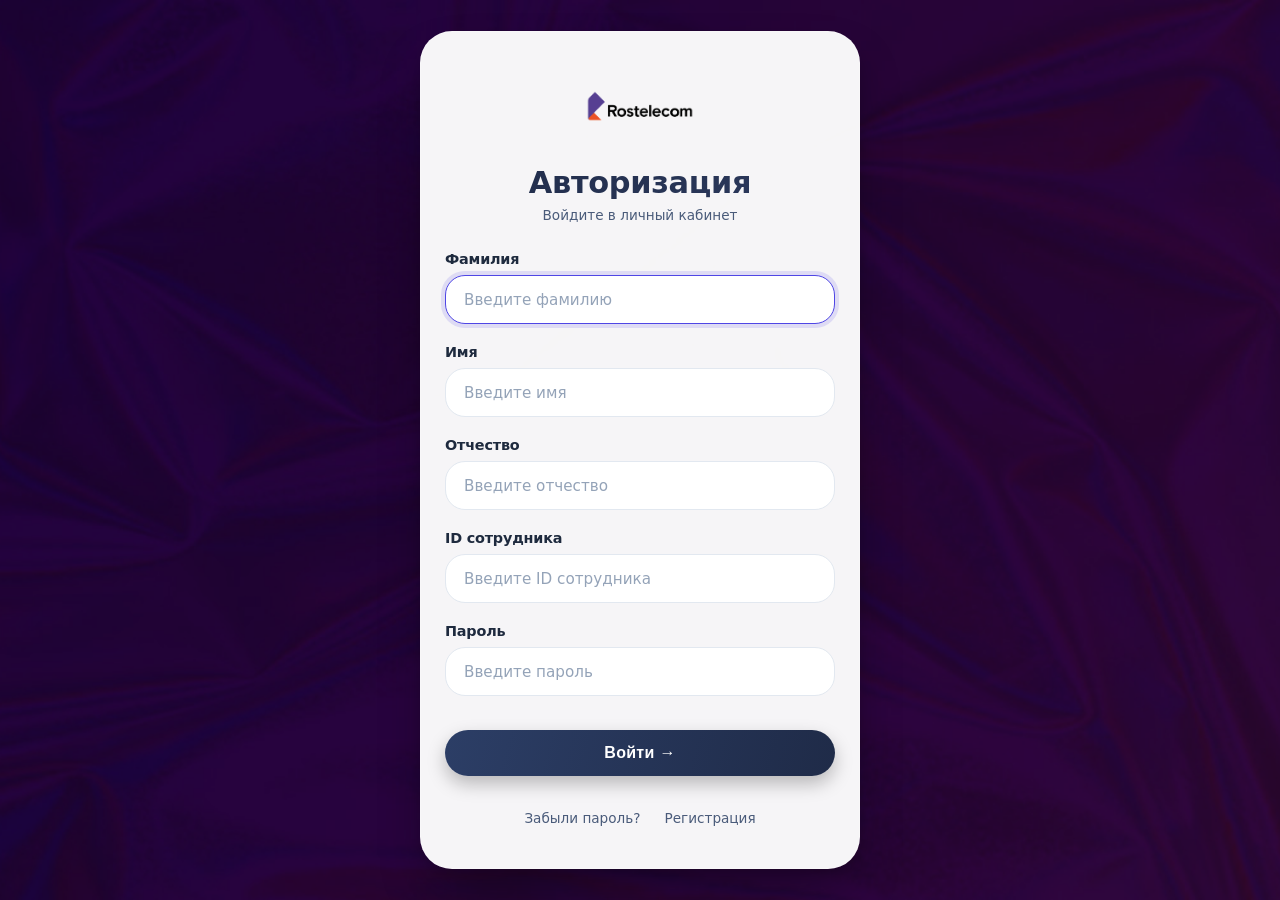
==== index.html @ cdf6546b "Add files via upload" ====
<!DOCTYPE html>
<html lang="ru">
<head>
    <meta charset="UTF-8">
    <meta name="viewport" content="width=device-width, initial-scale=1.0, maximum-scale=1.0, user-scalable=yes, viewport-fit=cover">
    <title>Авторизация | Вход в аккаунт</title>
    <!-- иконка вкладки (favicon) - logo.png -->
    <link rel="icon" href="IMGG/logo.png" type="image/png">
    <link rel="shortcut icon" href="IMGG/logo.png" type="image/png">
    <link rel="stylesheet" href="CSS/Vxod.css">
</head>
<body>
    <div class="login-container">
        <div class="header">
            <!-- ЛОГОТИП СВЕРХУ (logo3.png) -->
            <div class="logo-wrapper">
                <img src="IMGG/logo3.png" alt="Логотип" class="logo-image" onerror="this.onerror=null; this.src='data:image/svg+xml,%3Csvg xmlns=\'http://www.w3.org/2000/svg\' viewBox=\'0 0 100 100\'%3E%3Crect width=\'100\' height=\'100\' fill=\'%232c3e66\'/%3E%3Ctext x=\'50\' y=\'67\' font-size=\'50\' text-anchor=\'middle\' fill=\'white\' font-family=\'monospace\'%3E🔐%3C/text%3E%3C/svg%3E';">
            </div>
            <h2 class="title-text">Авторизация</h2>
            <div class="subhead">Войдите в личный кабинет </div>
        </div>
        
        <form id="loginForm" action="javascript:void(0);">
            <div class="input-group">
                <label for="lastName">Фамилия</label>
                <input type="text" id="lastName" name="lastName" placeholder="Введите фамилию" required autocomplete="family-name">
            </div>
            
            <div class="input-group">
                <label for="firstName">Имя</label>
                <input type="text" id="firstName" name="firstName" placeholder="Введите имя" required autocomplete="given-name">
            </div>
            
            <div class="input-group">
                <label for="middleName">Отчество</label>
                <input type="text" id="middleName" name="middleName" placeholder="Введите отчество" required autocomplete="additional-name">
            </div>
            
            <div class="input-group">
                <label for="employeeId">ID сотрудника</label>
                <input type="text" id="employeeId" name="employeeId" placeholder="Введите ID сотрудника" required autocomplete="off">
            </div>
            
            <div class="input-group">
                <label for="password">Пароль</label>
                <input type="password" id="password" name="password" placeholder="Введите пароль" required autocomplete="current-password">
            </div>
            
            <button type="submit" class="generate-btn" id="loginBtn">Войти →</button>
            
            <div id="errorMessage" class="error-message"></div>
            <div id="successMessage" class="success-message"></div>
            <div id="infoMessage" class="info-message"></div>
        </form>
        
        <div class="additional-links">
            <a href="#" id="forgotLink">Забыли пароль?</a>
            <a href="index.html" id="registerLink">Регистрация</a>
        </div>
    </div>
    <script src="JS/Vxod.js"></script>
</body>
</html>
---- CSS/Vxod.css ----
* {
    margin: 0;
    padding: 0;
    box-sizing: border-box;
    -webkit-tap-highlight-color: transparent;
}

body {
    font-family: system-ui, -apple-system, 'Segoe UI', 'Roboto', 'Helvetica Neue', sans-serif;
    min-height: 100vh;
    display: flex;
    justify-content: center;
    align-items: center;
    padding: 16px;
    padding: env(safe-area-inset-top) env(safe-area-inset-right) env(safe-area-inset-bottom) env(safe-area-inset-left);
    position: relative;
}

/* ========== ФОНОВОЕ ИЗОБРАЖЕНИЕ ========== */
body::before {
    content: "";
    position: fixed;
    top: 0;
    left: 0;
    width: 100%;
    height: 100%;
    background-image: url('фон.jpg');
    background-size: cover;
    background-position: center;
    background-repeat: no-repeat;
    z-index: -2;
}

/* затемнение поверх фона */
body::after {
    content: "";
    position: fixed;
    top: 0;
    left: 0;
    width: 100%;
    height: 100%;
    background: rgba(0, 0, 0, 0.55);
    z-index: -1;
}

/* Карточка авторизации */
.login-container {
    background: rgba(255, 255, 255, 0.96);
    border-radius: 32px;
    box-shadow: 0 25px 50px -12px rgba(0, 0, 0, 0.4), 0 4px 12px rgba(0, 0, 0, 0.1);
    padding: 32px 24px 36px;
    width: 100%;
    max-width: 440px;
    margin: auto;
    transition: all 0.3s ease;
    border: 1px solid rgba(255, 255, 255, 0.2);
}

/* анимация появления */
@keyframes fadeSlideUp {
    from {
        opacity: 0;
        transform: translateY(24px);
    }

    to {
        opacity: 1;
        transform: translateY(0);
    }
}

.login-container {
    animation: fadeSlideUp 0.45s cubic-bezier(0.2, 0.9, 0.4, 1.1) forwards;
}

/* ===== ВЕРТИКАЛЬНОЕ РАСПОЛОЖЕНИЕ: логотип сверху, надпись под ним ===== */
.header {
    text-align: center;
    margin-bottom: 28px;
}

/* ЛОГОТИП — сверху, полностью видим, не обрезается */
.logo-wrapper {
    display: flex;
    justify-content: center;
    align-items: center;
    margin-bottom: 16px;
    overflow: visible;
}

.logo-image {
    display: block;
    width: auto;
    height: 85px;
    max-width: 120px;
    object-fit: contain;
    background: transparent;
    overflow: visible;
    image-rendering: auto;
    margin: 0 auto;
}

/* заголовок под логотипом */
.title-text {
    font-size: 1.9rem;
    font-weight: 700;
    letter-spacing: -0.3px;
    background: linear-gradient(135deg, #1f2b48, #2d3a5e);
    background-clip: text;
    -webkit-background-clip: text;
    color: transparent;
    margin: 0 0 6px 0;
    line-height: 1.2;
}

/* подзаголовок */
.subhead {
    font-size: 0.85rem;
    color: #4a5b7a;
    margin-top: 4px;
    font-weight: 450;
    text-align: center;
}

/* ===== ФОРМА ===== */
.input-group {
    margin-bottom: 20px;
}

.input-group label {
    display: block;
    margin-bottom: 8px;
    color: #1e2a3e;
    font-weight: 590;
    font-size: 0.9rem;
    letter-spacing: -0.2px;
}

.input-group input {
    width: 100%;
    padding: 14px 18px;
    border: 1.5px solid #e2e8f0;
    border-radius: 20px;
    font-size: 1rem;
    font-family: inherit;
    background: #ffffff;
    transition: all 0.2s ease;
    outline: none;
    color: #0f172a;
    font-weight: 480;
}

.input-group input:focus {
    border-color: #4f46e5;
    box-shadow: 0 0 0 4px rgba(79, 70, 229, 0.15);
}

.input-group input::placeholder {
    color: #94a3b8;
    font-weight: 400;
    font-size: 0.95rem;
}

/* кнопка входа — эффект красноватого свечения при нажатии */
.generate-btn {
    width: 100%;
    padding: 14px 18px;
    background: linear-gradient(105deg, #2c3e66 0%, #1f2b48 100%);
    color: white;
    border: none;
    border-radius: 44px;
    font-size: 1rem;
    font-weight: 620;
    cursor: pointer;
    transition: all 0.2s ease;
    margin-top: 14px;
    box-shadow: 0 8px 18px rgba(0, 0, 0, 0.25);
    letter-spacing: 0.3px;
}

/* Эффект нажатия — красноватое свечение */
.generate-btn.red-glow {
    background: linear-gradient(105deg, #b91c1c 0%, #9b2c2c 100%);
    box-shadow: 0 0 15px rgba(220, 38, 38, 0.8), 0 4px 12px rgba(0, 0, 0, 0.3);
    transform: scale(0.98);
    transition: all 0.15s ease;
}

.generate-btn:active {
    transform: scale(0.97);
    box-shadow: 0 4px 12px rgba(0, 0, 0, 0.3);
}

/* Стили для ссылок-кнопок (регистрация, забыли пароль) */
.link-btn {
    cursor: pointer;
    transition: all 0.2s ease;
    display: inline-block;
}

.link-btn.red-glow {
    color: #b91c1c;
    text-shadow: 0 0 8px rgba(220, 38, 38, 0.6);
    transform: scale(1.05);
}

/* сообщения */
.error-message,
.success-message,
.info-message {
    padding: 12px 16px;
    border-radius: 60px;
    margin-top: 18px;
    text-align: center;
    font-size: 0.85rem;
    font-weight: 500;
    display: none;
    transition: all 0.2s;
}

.error-message.show {
    display: block;
    background: #fee2e2;
    color: #b91c1c;
    border-left: 4px solid #dc2626;
}

.success-message.show {
    display: block;
    background: #e0f2e9;
    color: #0b5e42;
    border-left: 4px solid #10b981;
}

.info-message.show {
    display: block;
    background: #fff3e0;
    color: #b45309;
    border-left: 4px solid #f97316;
}

/* ссылки */
.additional-links {
    text-align: center;
    margin-top: 28px;
    display: flex;
    justify-content: center;
    gap: 24px;
    flex-wrap: wrap;
}

.additional-links a {
    color: #4a5b7a;
    text-decoration: none;
    font-size: 0.85rem;
    font-weight: 500;
    transition: color 0.2s;
    padding: 6px 0;
    cursor: pointer;
}

.additional-links a:hover {
    color: #2c3e66;
    text-decoration: underline;
}

/* демо-режим — регистрация неактивна, стиль при наведении */
.additional-links a.disabled-link {
    opacity: 0.7;
    cursor: default;
    pointer-events: none;
    filter: grayscale(0.1);
}

/* ========== МОБИЛЬНАЯ АДАПТАЦИЯ ========== */
@media (max-width: 560px) {
    body {
        padding: 12px;
    }

    .login-container {
        padding: 28px 20px 32px;
        border-radius: 28px;
        max-width: 100%;
        background: rgba(255, 255, 255, 0.97);
    }

    .logo-image {
        height: 70px;
        max-width: 100px;
        width: auto;
    }

    .logo-wrapper {
        margin-bottom: 12px;
    }

    .title-text {
        font-size: 1.65rem;
    }

    .subhead {
        font-size: 0.8rem;
    }

    .input-group input {
        padding: 13px 16px;
        font-size: 0.95rem;
        border-radius: 18px;
    }

    .generate-btn {
        padding: 14px;
        font-size: 1rem;
        border-radius: 40px;
    }

    .additional-links {
        gap: 18px;
        margin-top: 24px;
    }
}

@media (max-width: 400px) {
    .login-container {
        padding: 24px 18px 28px;
    }

    .logo-image {
        height: 60px;
        max-width: 90px;
    }

    .logo-wrapper {
        margin-bottom: 10px;
    }

    .title-text {
        font-size: 1.45rem;
    }

    .subhead {
        font-size: 0.75rem;
    }
}

@media (max-width: 360px) {
    .logo-image {
        height: 55px;
        max-width: 80px;
    }

    .title-text {
        font-size: 1.35rem;
    }
}

@media (max-width: 320px) {
    .logo-image {
        height: 50px;
        max-width: 75px;
    }

    .title-text {
        font-size: 1.25rem;
    }
}

@media (hover: none) and (pointer: coarse) {
    .generate-btn {
        cursor: default;
    }

    .additional-links a {
        padding: 8px 0;
        display: inline-block;
    }
}

.header,
.login-container,
.logo-wrapper {
    overflow: visible;
}

.logo-image {
    background: transparent;
    border-radius: 16px;
}

@media (max-width: 768px) {
    body::before {
        background-attachment: fixed;
    }
}
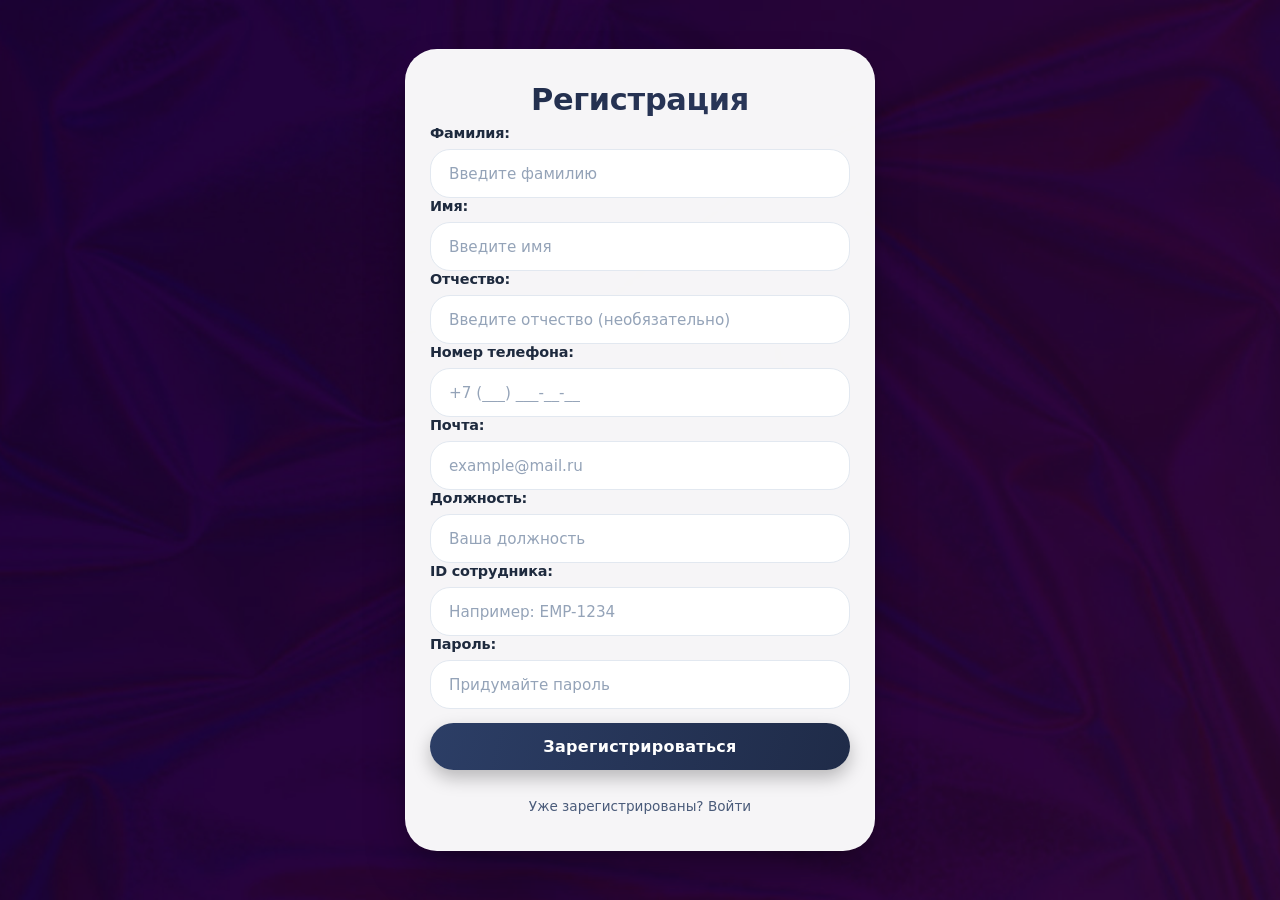
==== commit 095aa3af: "Add files via upload" ====
--- a/index.html
+++ b/index.html
@@ -2,62 +2,47 @@
 <html lang="ru">
 <head>
     <meta charset="UTF-8">
-    <meta name="viewport" content="width=device-width, initial-scale=1.0, maximum-scale=1.0, user-scalable=yes, viewport-fit=cover">
-    <title>Авторизация | Вход в аккаунт</title>
-    <!-- иконка вкладки (favicon) - logo.png -->
+    <meta name="viewport" content="width=device-width, initial-scale=1.0">
+    <title>Регистрация</title>
+    <link rel="stylesheet" href="CSS/style.css">
     <link rel="icon" href="IMGG/logo.png" type="image/png">
     <link rel="shortcut icon" href="IMGG/logo.png" type="image/png">
-    <link rel="stylesheet" href="CSS/Vxod.css">
 </head>
 <body>
-    <div class="login-container">
-        <div class="header">
-            <!-- ЛОГОТИП СВЕРХУ (logo3.png) -->
-            <div class="logo-wrapper">
-                <img src="IMGG/logo3.png" alt="Логотип" class="logo-image" onerror="this.onerror=null; this.src='data:image/svg+xml,%3Csvg xmlns=\'http://www.w3.org/2000/svg\' viewBox=\'0 0 100 100\'%3E%3Crect width=\'100\' height=\'100\' fill=\'%232c3e66\'/%3E%3Ctext x=\'50\' y=\'67\' font-size=\'50\' text-anchor=\'middle\' fill=\'white\' font-family=\'monospace\'%3E🔐%3C/text%3E%3C/svg%3E';">
-            </div>
-            <h2 class="title-text">Авторизация</h2>
-            <div class="subhead">Войдите в личный кабинет </div>
-        </div>
-        
-        <form id="loginForm" action="javascript:void(0);">
-            <div class="input-group">
-                <label for="lastName">Фамилия</label>
-                <input type="text" id="lastName" name="lastName" placeholder="Введите фамилию" required autocomplete="family-name">
-            </div>
+    <div class="container">
+        <div id="registration-form" class="form">
+            <h2>Регистрация</h2>
             
-            <div class="input-group">
-                <label for="firstName">Имя</label>
-                <input type="text" id="firstName" name="firstName" placeholder="Введите имя" required autocomplete="given-name">
-            </div>
-            
-            <div class="input-group">
-                <label for="middleName">Отчество</label>
-                <input type="text" id="middleName" name="middleName" placeholder="Введите отчество" required autocomplete="additional-name">
-            </div>
-            
-            <div class="input-group">
-                <label for="employeeId">ID сотрудника</label>
-                <input type="text" id="employeeId" name="employeeId" placeholder="Введите ID сотрудника" required autocomplete="off">
-            </div>
-            
-            <div class="input-group">
-                <label for="password">Пароль</label>
-                <input type="password" id="password" name="password" placeholder="Введите пароль" required autocomplete="current-password">
-            </div>
-            
-            <button type="submit" class="generate-btn" id="loginBtn">Войти →</button>
-            
-            <div id="errorMessage" class="error-message"></div>
-            <div id="successMessage" class="success-message"></div>
-            <div id="infoMessage" class="info-message"></div>
-        </form>
-        
-        <div class="additional-links">
-            <a href="#" id="forgotLink">Забыли пароль?</a>
-            <a href="index.html" id="registerLink">Регистрация</a>
+            <form id="reg-form">
+                <label for="lastName">Фамилия:</label>
+                <input id="lastName" name="lastName" type="text" required placeholder="Введите фамилию">
+
+                <label for="firstName">Имя:</label>
+                <input id="firstName" name="firstName" type="text" required placeholder="Введите имя">
+
+                <label for="middleName">Отчество:</label>
+                <input id="middleName" name="middleName" type="text" placeholder="Введите отчество (необязательно)">
+
+                <label for="phone">Номер телефона:</label>
+                <input id="phone" name="phone" type="tel" required placeholder="+7 (___) ___-__-__">
+
+                <label for="email">Почта:</label>
+                <input id="email" name="email" type="email" required placeholder="example@mail.ru">
+
+                <label for="position">Должность:</label>
+                <input id="position" name="position" type="text" required placeholder="Ваша должность">
+
+                <label for="employeeId">ID сотрудника:</label>
+                <input id="employeeId" name="employeeId" type="text" required placeholder="Например: EMP-1234">
+
+                <label for="password">Пароль:</label>
+                <input id="password" name="password" type="password" required placeholder="Придумайте пароль">
+
+                <button type="submit">Зарегистрироваться</button>
+            </form>
+            <p><a href="авто.html">Уже зарегистрированы? Войти</a></p>
         </div>
     </div>
-    <script src="JS/Vxod.js"></script>
+    <script src="JS/main.js"></script>
 </body>
 </html>
--- a/CSS/style.css
+++ b/CSS/style.css
@@ -0,0 +1,379 @@
+/* Общий сброс и базовая настройка */
+* {
+    margin: 0;
+    padding: 0;
+    box-sizing: border-box;
+    -webkit-tap-highlight-color: transparent;
+}
+
+body {
+    font-family: system-ui, -apple-system, 'Segoe UI', 'Roboto', 'Helvetica Neue', sans-serif;
+    min-height: 100vh;
+    display: flex;
+    align-items: center;
+    justify-content: center;
+    padding: 1.5rem;
+    position: relative;
+}
+
+/* Фоновое изображение как в авто.html */
+body::before {
+    content: "";
+    position: fixed;
+    top: 0;
+    left: 0;
+    width: 100%;
+    height: 100%;
+    background-image: url('фон.jpg');
+    background-size: cover;
+    background-position: center;
+    background-repeat: no-repeat;
+    z-index: -2;
+}
+
+/* Затемнение поверх фона */
+body::after {
+    content: "";
+    position: fixed;
+    top: 0;
+    left: 0;
+    width: 100%;
+    height: 100%;
+    background: rgba(0, 0, 0, 0.55);
+    z-index: -1;
+}
+
+/* Контейнер-обертка */
+.container {
+    width: 100%;
+    max-width: 470px;
+    margin: 0 auto;
+}
+.logo-wrapper {
+    text-align: center;
+    margin-bottom: 6px;
+}
+
+.logo-wrapper img {
+    max-width: 180px;
+    height: auto;
+    display: inline-block;
+    border-radius: 10px;
+    transition: transform 0.3s ease;
+}
+
+.logo-wrapper img:hover {
+    transform: scale(1.02);
+}
+
+/* Адаптивность для мобильных устройств */
+@media (max-width: 600px) {
+    .logo-wrapper img {
+        max-width: 80px;
+    }
+    .logo-wrapper {
+        margin-bottom: 12px;
+    }
+}
+
+@media (max-width: 450px) {
+    .logo-wrapper img {
+        max-width: 70px;
+    }
+    .logo-wrapper {
+        margin-bottom: 8px;
+    }
+}
+/* Форма — как в авто.html */
+.form {
+    background: rgba(255, 255, 255, 0.96);
+    border-radius: 32px;
+    box-shadow: 0 25px 50px -12px rgba(0, 0, 0, 0.4), 0 4px 12px rgba(0, 0, 0, 0.1);
+    padding: 32px 24px 36px;
+    transition: all 0.3s ease;
+    border: 1px solid rgba(255, 255, 255, 0.2);
+    animation: fadeSlideUp 0.45s cubic-bezier(0.2, 0.9, 0.4, 1.1) forwards;
+}
+
+/* Анимация появления */
+@keyframes fadeSlideUp {
+    from {
+        opacity: 0;
+        transform: translateY(24px);
+    }
+    to {
+        opacity: 1;
+        transform: translateY(0);
+    }
+}
+
+/* Заголовок */
+h2 {
+    font-size: 1.9rem;
+    font-weight: 700;
+    letter-spacing: -0.3px;
+    background: linear-gradient(135deg, #1f2b48, #2d3a5e);
+    background-clip: text;
+    -webkit-background-clip: text;
+    color: transparent;
+    margin-bottom: 8px;
+    text-align: center;
+}
+
+/* Подзаголовок */
+.subhead {
+    font-size: 0.85rem;
+    color: #4a5b7a;
+    font-weight: 450;
+    text-align: center;
+    margin-bottom: 28px;
+}
+
+/* Убираем старый after */
+h2::after {
+    display: none;
+}
+
+/* Стили для всех label */
+.form label {
+    display: block;
+    margin-bottom: 8px;
+    color: #1e2a3e;
+    font-weight: 590;
+    font-size: 0.9rem;
+    letter-spacing: -0.2px;
+}
+
+/* Первый label сверху без большого отступа */
+.form label:first-of-type {
+    margin-top: 0;
+}
+
+/* Все поля ввода */
+.form input {
+    width: 100%;
+    padding: 14px 18px;
+    font-size: 1rem;
+    font-family: inherit;
+    background-color: #ffffff;
+    border: 1.5px solid #e2e8f0;
+    border-radius: 20px;
+    transition: all 0.2s ease;
+    outline: none;
+    color: #0f172a;
+    font-weight: 480;
+}
+
+.form input:focus {
+    border-color: #4f46e5;
+    background-color: #ffffff;
+    box-shadow: 0 0 0 4px rgba(79, 70, 229, 0.15);
+}
+
+/* Плейсхолдеры */
+.form input::placeholder {
+    color: #94a3b8;
+    font-weight: 400;
+    font-size: 0.95rem;
+}
+
+/* Кнопка регистрации — в стиле авто.html */
+.form button {
+    width: 100%;
+    margin-top: 14px;
+    padding: 14px 18px;
+    background: linear-gradient(105deg, #2c3e66 0%, #1f2b48 100%);
+    color: white;
+    font-size: 1rem;
+    font-weight: 620;
+    border: none;
+    border-radius: 44px;
+    cursor: pointer;
+    transition: all 0.2s ease;
+    font-family: inherit;
+    letter-spacing: 0.3px;
+    box-shadow: 0 8px 18px rgba(0, 0, 0, 0.25);
+}
+
+.form button:hover {
+    background: linear-gradient(105deg, #374a77 0%, #2c3e66 100%);
+    transform: translateY(-1px);
+    box-shadow: 0 12px 24px rgba(0, 0, 0, 0.3);
+}
+
+/* Красное свечение при нажатии (как в авто.html) */
+.form button.red-glow {
+    background: linear-gradient(105deg, #b91c1c 0%, #9b2c2c 100%);
+    box-shadow: 0 0 15px rgba(220, 38, 38, 0.8), 0 4px 12px rgba(0, 0, 0, 0.3);
+    transform: scale(0.98);
+    transition: all 0.15s ease;
+}
+
+.form button:active {
+    transform: scale(0.97);
+    box-shadow: 0 4px 12px rgba(0, 0, 0, 0.3);
+}
+
+/* Ссылка внизу */
+.form p {
+    text-align: center;
+    margin-top: 28px;
+    font-size: 0.85rem;
+    color: #4a5b7a;
+}
+
+.form a {
+    color: #4a5b7a;
+    text-decoration: none;
+    font-weight: 500;
+    transition: all 0.2s;
+    padding: 6px 0;
+    cursor: pointer;
+}
+
+.form a:hover {
+    color: #2c3e66;
+    text-decoration: underline;
+}
+
+/* Эффект красного свечения для ссылки */
+.form a.red-glow {
+    color: #b91c1c;
+    text-shadow: 0 0 8px rgba(220, 38, 38, 0.6);
+    transform: scale(1.05);
+    display: inline-block;
+}
+
+/* Сообщения */
+.message {
+    padding: 12px 16px;
+    border-radius: 60px;
+    margin-top: 18px;
+    text-align: center;
+    font-size: 0.85rem;
+    font-weight: 500;
+    display: none;
+    transition: all 0.2s;
+}
+
+.message.show {
+    display: block;
+}
+
+.message.error {
+    background: #fee2e2;
+    color: #b91c1c;
+    border-left: 4px solid #dc2626;
+}
+
+.message.success {
+    background: #e0f2e9;
+    color: #0b5e42;
+    border-left: 4px solid #10b981;
+}
+
+.message.info {
+    background: #fff3e0;
+    color: #b45309;
+    border-left: 4px solid #f97316;
+}
+
+/* Автозаполнение */
+.form input:-webkit-autofill,
+.form input:-webkit-autofill:hover,
+.form input:-webkit-autofill:focus {
+    -webkit-box-shadow: 0 0 0px 1000px #ffffff inset;
+    box-shadow: 0 0 0px 1000px #ffffff inset;
+    border-radius: 20px;
+    border-color: #e2e8f0;
+}
+
+/* Адаптивность для мобильных устройств */
+@media (max-width: 600px) {
+    body {
+        padding: 12px;
+    }
+    
+    .form {
+        padding: 28px 20px 32px;
+        border-radius: 28px;
+        max-width: 100%;
+    }
+    
+    h2 {
+        font-size: 1.65rem;
+    }
+    
+    .subhead {
+        font-size: 0.8rem;
+        margin-bottom: 24px;
+    }
+    
+    .form label {
+        font-size: 0.85rem;
+    }
+    
+    .form input {
+        padding: 13px 16px;
+        font-size: 0.95rem;
+        border-radius: 18px;
+    }
+    
+    .form button {
+        padding: 14px;
+        font-size: 1rem;
+        border-radius: 40px;
+    }
+    
+    .form p {
+        margin-top: 24px;
+    }
+}
+
+/* Для очень маленьких экранов */
+@media (max-width: 450px) {
+    .form {
+        padding: 24px 18px 28px;
+        border-radius: 24px;
+    }
+    
+    h2 {
+        font-size: 1.45rem;
+    }
+    
+    .subhead {
+        font-size: 0.75rem;
+    }
+    
+    .form input {
+        padding: 12px 14px;
+        border-radius: 16px;
+    }
+}
+
+@media (max-width: 360px) {
+    h2 {
+        font-size: 1.35rem;
+    }
+    
+    .subhead {
+        font-size: 0.7rem;
+    }
+}
+
+@media (max-width: 320px) {
+    h2 {
+        font-size: 1.25rem;
+    }
+}
+
+@media (hover: none) and (pointer: coarse) {
+    .form button {
+        cursor: default;
+    }
+    
+    .form a {
+        padding: 8px 0;
+        display: inline-block;
+    }
+}
